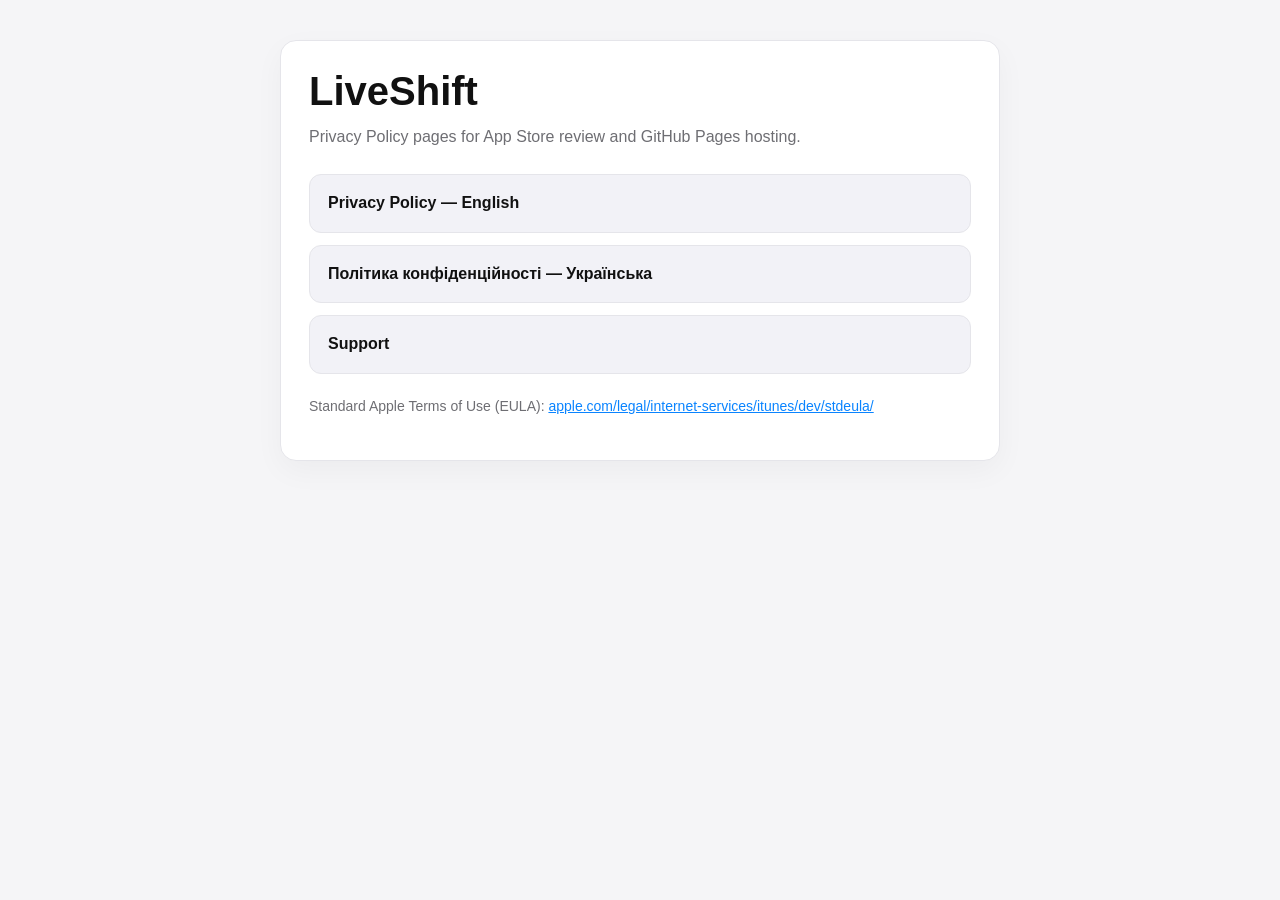
==== index.html @ 9b794d7e "Initial GitHub Pages site" ====
<!doctype html>
<html lang="en">
<head>
  <meta charset="utf-8">
  <meta name="viewport" content="width=device-width, initial-scale=1">
  <title>LiveShift Privacy Policy</title>
  <style>
    :root {
      color-scheme: light;
      --bg: #f5f5f7;
      --card: #ffffff;
      --text: #111111;
      --muted: #6e6e73;
      --border: #e5e5ea;
      --accent: #0a84ff;
    }
    * { box-sizing: border-box; }
    body {
      margin: 0;
      font-family: -apple-system, BlinkMacSystemFont, "Segoe UI", sans-serif;
      background: var(--bg);
      color: var(--text);
      line-height: 1.55;
    }
    .wrap {
      max-width: 760px;
      margin: 0 auto;
      padding: 40px 20px 64px;
    }
    .card {
      background: var(--card);
      border: 1px solid var(--border);
      border-radius: 16px;
      padding: 28px;
      box-shadow: 0 10px 30px rgba(0,0,0,0.04);
    }
    h1 { font-size: 40px; line-height: 1.1; margin: 0 0 12px; }
    p { margin: 0 0 14px; }
    .muted { color: var(--muted); }
    .links {
      display: grid;
      gap: 12px;
      margin-top: 24px;
    }
    a.button {
      display: block;
      text-decoration: none;
      color: var(--text);
      background: #f2f2f7;
      border: 1px solid var(--border);
      border-radius: 12px;
      padding: 16px 18px;
      font-weight: 600;
    }
    a.button:hover { border-color: var(--accent); }
    .footer {
      margin-top: 22px;
      font-size: 14px;
      color: var(--muted);
    }
    .inline-link { color: var(--accent); }
  </style>
</head>
<body>
  <main class="wrap">
    <section class="card">
      <h1>LiveShift</h1>
      <p class="muted">Privacy Policy pages for App Store review and GitHub Pages hosting.</p>

      <div class="links">
        <a class="button" href="./privacy-policy-en.html">Privacy Policy — English</a>
        <a class="button" href="./privacy-policy-uk.html">Політика конфіденційності — Українська</a>
        <a class="button" href="./support.html">Support</a>
      </div>

      <p class="footer">
        Standard Apple Terms of Use (EULA):
        <a class="inline-link" href="https://www.apple.com/legal/internet-services/itunes/dev/stdeula/">
          apple.com/legal/internet-services/itunes/dev/stdeula/
        </a>
      </p>
    </section>
  </main>
</body>
</html>
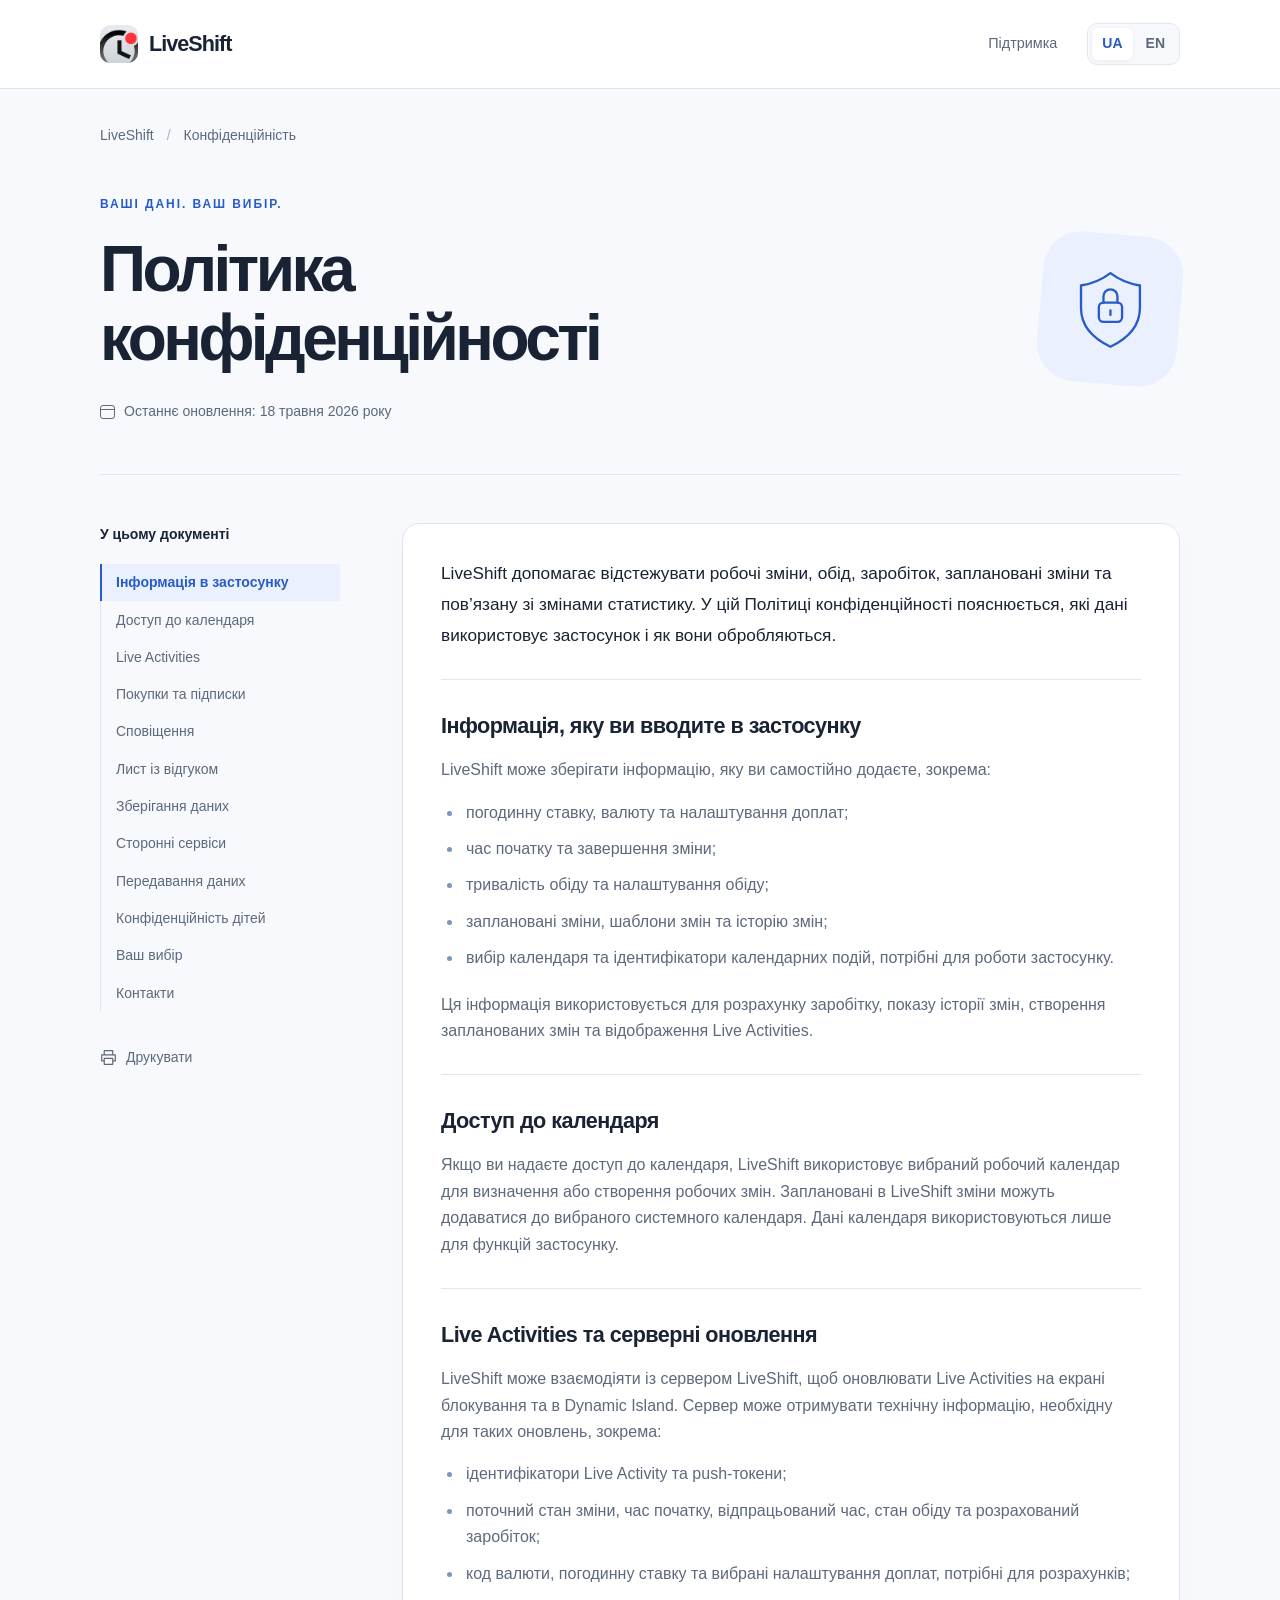
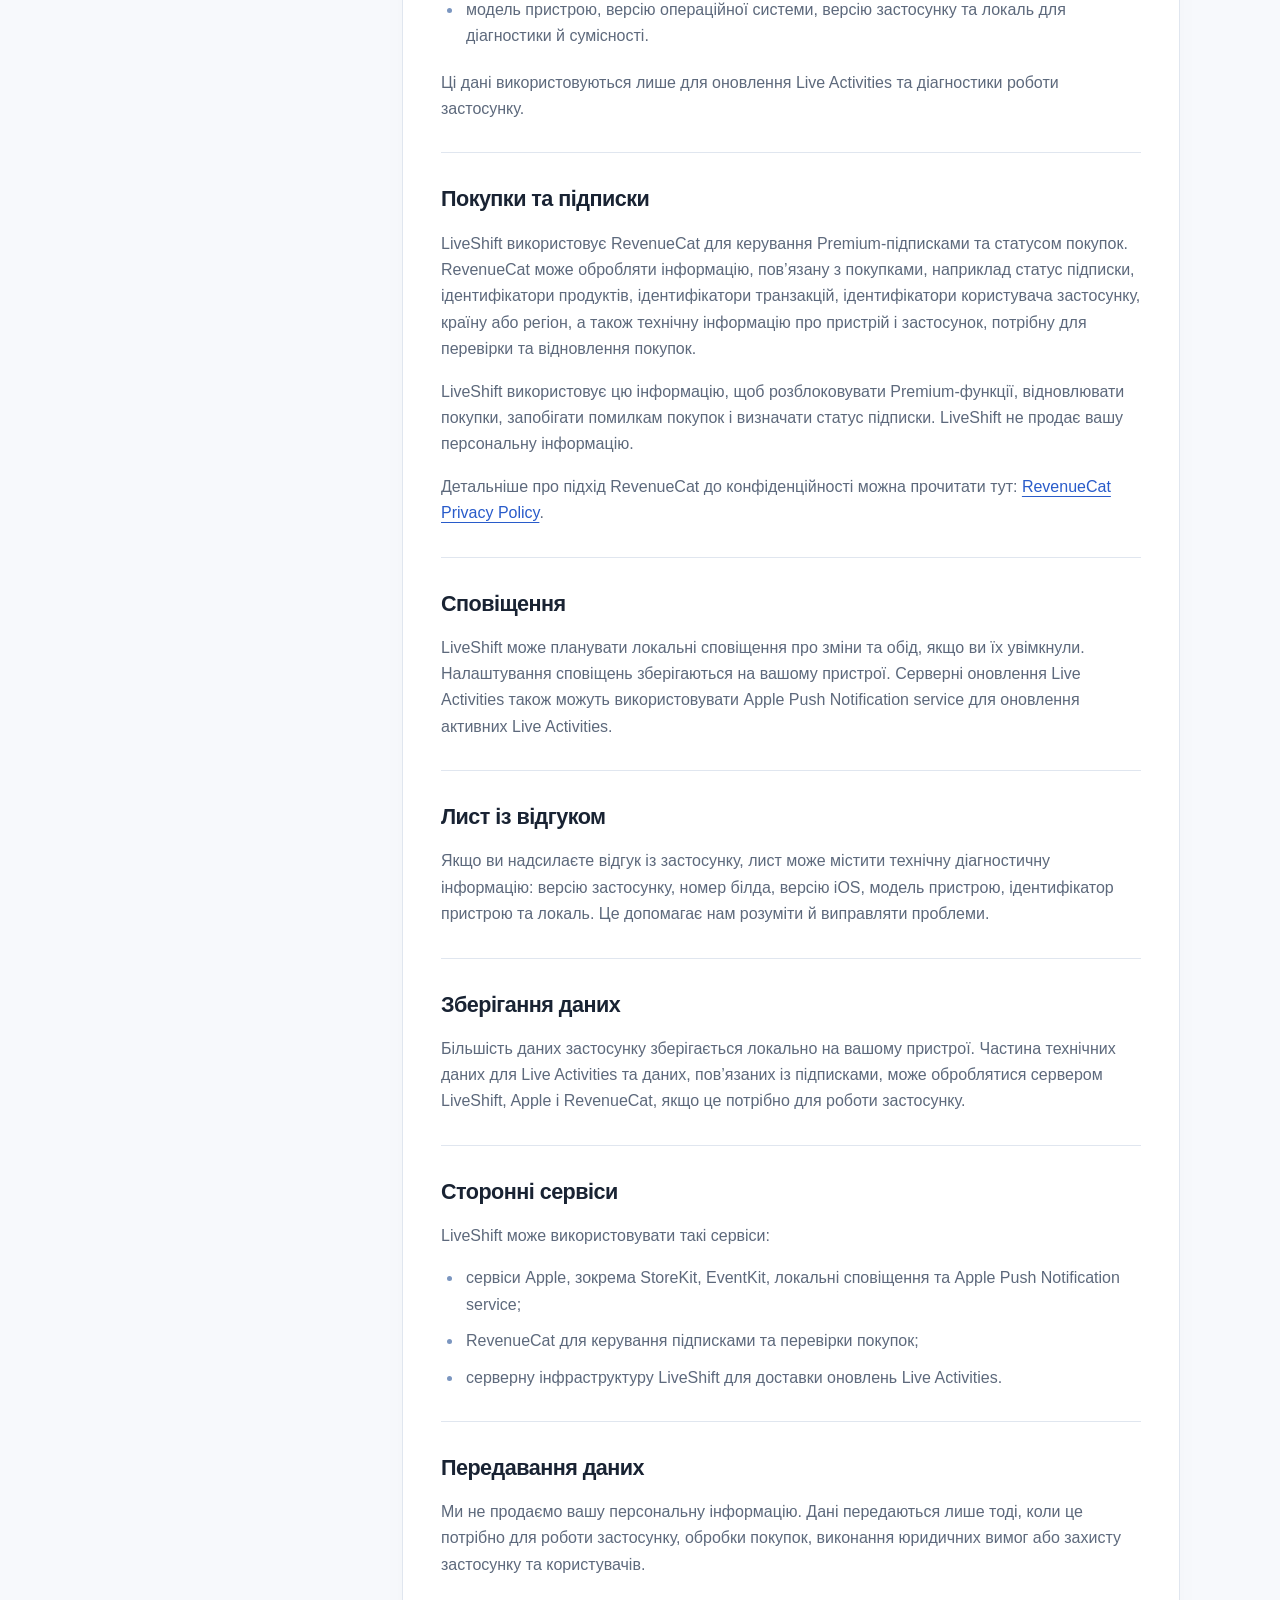
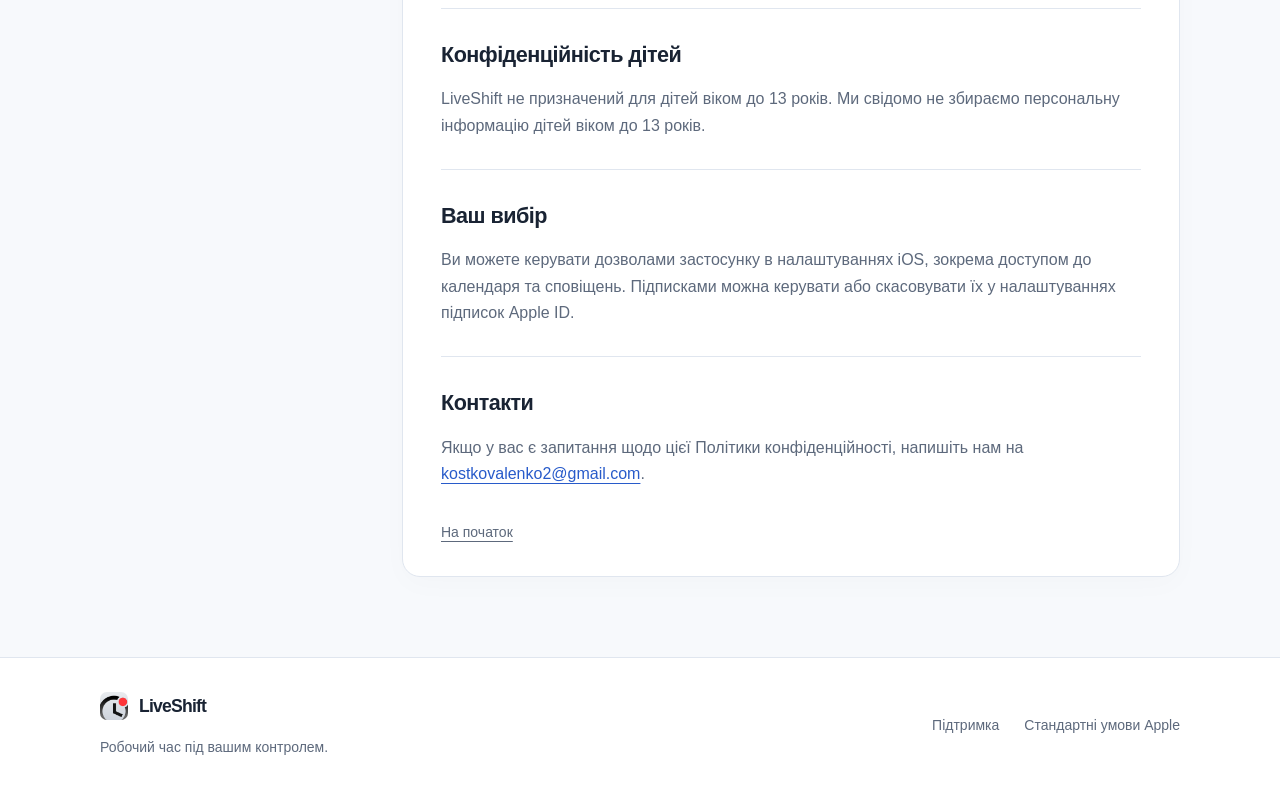
==== commit 40344aea: "Redesign LiveShift privacy policy in Ukrainian and English" ====
--- a/index.html
+++ b/index.html
@@ -1,85 +1,88 @@
 <!doctype html>
-<html lang="en">
+<html lang="uk">
 <head>
-  <meta charset="utf-8">
-  <meta name="viewport" content="width=device-width, initial-scale=1">
-  <title>LiveShift Privacy Policy</title>
-  <style>
-    :root {
-      color-scheme: light;
-      --bg: #f5f5f7;
-      --card: #ffffff;
-      --text: #111111;
-      --muted: #6e6e73;
-      --border: #e5e5ea;
-      --accent: #0a84ff;
-    }
-    * { box-sizing: border-box; }
-    body {
-      margin: 0;
-      font-family: -apple-system, BlinkMacSystemFont, "Segoe UI", sans-serif;
-      background: var(--bg);
-      color: var(--text);
-      line-height: 1.55;
-    }
-    .wrap {
-      max-width: 760px;
-      margin: 0 auto;
-      padding: 40px 20px 64px;
-    }
-    .card {
-      background: var(--card);
-      border: 1px solid var(--border);
-      border-radius: 16px;
-      padding: 28px;
-      box-shadow: 0 10px 30px rgba(0,0,0,0.04);
-    }
-    h1 { font-size: 40px; line-height: 1.1; margin: 0 0 12px; }
-    p { margin: 0 0 14px; }
-    .muted { color: var(--muted); }
-    .links {
-      display: grid;
-      gap: 12px;
-      margin-top: 24px;
-    }
-    a.button {
-      display: block;
-      text-decoration: none;
-      color: var(--text);
-      background: #f2f2f7;
-      border: 1px solid var(--border);
-      border-radius: 12px;
-      padding: 16px 18px;
-      font-weight: 600;
-    }
-    a.button:hover { border-color: var(--accent); }
-    .footer {
-      margin-top: 22px;
-      font-size: 14px;
-      color: var(--muted);
-    }
-    .inline-link { color: var(--accent); }
-  </style>
+<meta charset="utf-8"><meta name="viewport" content="width=device-width, initial-scale=1">
+<meta name="description" content="LiveShift допомагає відстежувати робочі зміни, обід, заробіток, заплановані зміни та пов’язану зі змінами статистику. У цій Політиці конфіденційності пояснюється, які дані використовує застосунок і як вони обробляються.">
+<meta name="theme-color" content="#f7f9fc">
+<title>Політика конфіденційності — LiveShift</title>
+<link rel="icon" href="app-icon.png" type="image/png"><link rel="apple-touch-icon" href="app-icon.png">
+<link rel="alternate" hreflang="uk" href="privacy-policy-uk.html"><link rel="alternate" hreflang="en" href="privacy-policy-en.html">
+<link rel="stylesheet" href="style.css"><script src="app.js" defer></script>
 </head>
-<body>
-  <main class="wrap">
-    <section class="card">
-      <h1>LiveShift</h1>
-      <p class="muted">Privacy Policy pages for App Store review and GitHub Pages hosting.</p>
+<body id="top">
+<a class="skip" href="#policy">До тексту політики</a>
+<header class="header"><div class="header-inner">
+ <a class="brand" href="index.html" aria-label="LiveShift"><img src="app-icon.png" width="38" height="38" alt=""><span>LiveShift</span></a>
+ <div class="header-right"><a class="support" href="mailto:kostkovalenko2@gmail.com">Підтримка</a><nav class="language" aria-label="Мова"><a href="privacy-policy-uk.html" lang="uk" hreflang="uk" aria-current="page" >UA</a><a href="privacy-policy-en.html" lang="en" hreflang="en" >EN</a></nav></div>
+</div></header>
+<main class="wrap">
+ <div class="breadcrumb"><span>LiveShift</span><span class="divider">/</span><span>Конфіденційність</span></div>
+ <div class="hero">
+  <div class="hero-copy"><p class="eyebrow">ВАШІ ДАНІ. ВАШ ВИБІР.</p><h1>Політика конфіденційності</h1><p class="updated"><span class="calendar-icon" aria-hidden="true"></span>Останнє оновлення: 18 травня 2026 року</p></div>
+  <div class="hero-symbol" aria-hidden="true"><svg viewBox="0 0 120 120" fill="none"><path d="M60 13c13 10 26 14 38 16v29c0 24-15 39-38 50-23-11-38-26-38-50V29c12-2 25-6 38-16Z" stroke="currentColor" stroke-width="3"/><rect x="45" y="51" width="30" height="25" rx="6" stroke="currentColor" stroke-width="3"/><path d="M51 51v-8a9 9 0 0 1 18 0v8M60 61v6" stroke="currentColor" stroke-width="3" stroke-linecap="round"/></svg></div>
+ </div>
+ <div class="document-layout">
+  <aside><div class="sidebar"><p class="toc-title">У цьому документі</p><nav class="toc" aria-label="У цьому документі"><a href="#information">Інформація в застосунку</a><a href="#calendar">Доступ до календаря</a><a href="#live-activities">Live Activities</a><a href="#purchases">Покупки та підписки</a><a href="#notifications">Сповіщення</a><a href="#feedback">Лист із відгуком</a><a href="#storage">Зберігання даних</a><a href="#services">Сторонні сервіси</a><a href="#sharing">Передавання даних</a><a href="#children">Конфіденційність дітей</a><a href="#choices">Ваш вибір</a><a href="#contact">Контакти</a></nav><button class="print" type="button"><svg viewBox="0 0 20 20" fill="none" aria-hidden="true"><path d="M5 7V2h10v5M5 14H2V7h16v7h-3M5 11h10v7H5z" stroke="currentColor" stroke-width="1.4" stroke-linejoin="round"/></svg>Друкувати</button></div></aside>
+  <article id="policy"><div class="intro"><p>LiveShift допомагає відстежувати робочі зміни, обід, заробіток, заплановані зміни та пов’язану зі змінами статистику. У цій Політиці конфіденційності пояснюється, які дані використовує застосунок і як вони обробляються.</p>
 
-      <div class="links">
-        <a class="button" href="./privacy-policy-en.html">Privacy Policy — English</a>
-        <a class="button" href="./privacy-policy-uk.html">Політика конфіденційності — Українська</a>
-        <a class="button" href="./support.html">Support</a>
-      </div>
+      </div><section id="information"><h2>Інформація, яку ви вводите в застосунку</h2>
+      <p>LiveShift може зберігати інформацію, яку ви самостійно додаєте, зокрема:</p>
+      <ul>
+        <li>погодинну ставку, валюту та налаштування доплат;</li>
+        <li>час початку та завершення зміни;</li>
+        <li>тривалість обіду та налаштування обіду;</li>
+        <li>заплановані зміни, шаблони змін та історію змін;</li>
+        <li>вибір календаря та ідентифікатори календарних подій, потрібні для роботи застосунку.</li>
+      </ul>
+      <p>Ця інформація використовується для розрахунку заробітку, показу історії змін, створення запланованих змін та відображення Live Activities.</p>
 
-      <p class="footer">
-        Standard Apple Terms of Use (EULA):
-        <a class="inline-link" href="https://www.apple.com/legal/internet-services/itunes/dev/stdeula/">
-          apple.com/legal/internet-services/itunes/dev/stdeula/
-        </a>
-      </p>
-    </section>
-  </main>
-</body>
-</html>
+      </section><section id="calendar"><h2>Доступ до календаря</h2>
+      <p>Якщо ви надаєте доступ до календаря, LiveShift використовує вибраний робочий календар для визначення або створення робочих змін. Заплановані в LiveShift зміни можуть додаватися до вибраного системного календаря. Дані календаря використовуються лише для функцій застосунку.</p>
+
+      </section><section id="live-activities"><h2>Live Activities та серверні оновлення</h2>
+      <p>LiveShift може взаємодіяти із сервером LiveShift, щоб оновлювати Live Activities на екрані блокування та в Dynamic Island. Сервер може отримувати технічну інформацію, необхідну для таких оновлень, зокрема:</p>
+      <ul>
+        <li>ідентифікатори Live Activity та push-токени;</li>
+        <li>поточний стан зміни, час початку, відпрацьований час, стан обіду та розрахований заробіток;</li>
+        <li>код валюти, погодинну ставку та вибрані налаштування доплат, потрібні для розрахунків;</li>
+        <li>модель пристрою, версію операційної системи, версію застосунку та локаль для діагностики й сумісності.</li>
+      </ul>
+      <p>Ці дані використовуються лише для оновлення Live Activities та діагностики роботи застосунку.</p>
+
+      </section><section id="purchases"><h2>Покупки та підписки</h2>
+      <p>LiveShift використовує RevenueCat для керування Premium-підписками та статусом покупок. RevenueCat може обробляти інформацію, пов’язану з покупками, наприклад статус підписки, ідентифікатори продуктів, ідентифікатори транзакцій, ідентифікатори користувача застосунку, країну або регіон, а також технічну інформацію про пристрій і застосунок, потрібну для перевірки та відновлення покупок.</p>
+      <p>LiveShift використовує цю інформацію, щоб розблоковувати Premium-функції, відновлювати покупки, запобігати помилкам покупок і визначати статус підписки. LiveShift не продає вашу персональну інформацію.</p>
+      <p>Детальніше про підхід RevenueCat до конфіденційності можна прочитати тут: <a href="https://www.revenuecat.com/privacy/">RevenueCat Privacy Policy</a>.</p>
+
+      </section><section id="notifications"><h2>Сповіщення</h2>
+      <p>LiveShift може планувати локальні сповіщення про зміни та обід, якщо ви їх увімкнули. Налаштування сповіщень зберігаються на вашому пристрої. Серверні оновлення Live Activities також можуть використовувати Apple Push Notification service для оновлення активних Live Activities.</p>
+
+      </section><section id="feedback"><h2>Лист із відгуком</h2>
+      <p>Якщо ви надсилаєте відгук із застосунку, лист може містити технічну діагностичну інформацію: версію застосунку, номер білда, версію iOS, модель пристрою, ідентифікатор пристрою та локаль. Це допомагає нам розуміти й виправляти проблеми.</p>
+
+      </section><section id="storage"><h2>Зберігання даних</h2>
+      <p>Більшість даних застосунку зберігається локально на вашому пристрої. Частина технічних даних для Live Activities та даних, пов’язаних із підписками, може оброблятися сервером LiveShift, Apple і RevenueCat, якщо це потрібно для роботи застосунку.</p>
+
+      </section><section id="services"><h2>Сторонні сервіси</h2>
+      <p>LiveShift може використовувати такі сервіси:</p>
+      <ul>
+        <li>сервіси Apple, зокрема StoreKit, EventKit, локальні сповіщення та Apple Push Notification service;</li>
+        <li>RevenueCat для керування підписками та перевірки покупок;</li>
+        <li>серверну інфраструктуру LiveShift для доставки оновлень Live Activities.</li>
+      </ul>
+
+      </section><section id="sharing"><h2>Передавання даних</h2>
+      <p>Ми не продаємо вашу персональну інформацію. Дані передаються лише тоді, коли це потрібно для роботи застосунку, обробки покупок, виконання юридичних вимог або захисту застосунку та користувачів.</p>
+
+      </section><section id="children"><h2>Конфіденційність дітей</h2>
+      <p>LiveShift не призначений для дітей віком до 13 років. Ми свідомо не збираємо персональну інформацію дітей віком до 13 років.</p>
+
+      </section><section id="choices"><h2>Ваш вибір</h2>
+      <p>Ви можете керувати дозволами застосунку в налаштуваннях iOS, зокрема доступом до календаря та сповіщень. Підписками можна керувати або скасовувати їх у налаштуваннях підписок Apple ID.</p>
+
+      </section><section id="contact"><h2>Контакти</h2>
+      <p>Якщо у вас є запитання щодо цієї Політики конфіденційності, напишіть нам на <a href="mailto:kostkovalenko2@gmail.com">kostkovalenko2@gmail.com</a>.</p></section><a class="back-top" href="#top">На початок</a></article>
+ </div>
+</main>
+<footer><div class="footer-inner"><div><a class="brand footer-brand" href="index.html"><img src="app-icon.png" width="28" height="28" alt=""><span>LiveShift</span></a><p>Робочий час під вашим контролем.</p></div><div class="footer-links"><a href="mailto:kostkovalenko2@gmail.com">Підтримка</a><a href="https://www.apple.com/legal/internet-services/itunes/dev/stdeula/">Стандартні умови Apple</a></div></div></footer>
+</body></html>
--- a/style.css
+++ b/style.css
@@ -0,0 +1,8 @@
+:root{color-scheme:light;--bg:#f7f9fc;--paper:#fff;--ink:#192333;--muted:#5d697c;--line:#e0e6ef;--blue:#285bca;--pale:#eaf0fd;--active:#dce7ff;--shadow:0 8px 28px #16244305}
+*{box-sizing:border-box}html{scroll-behavior:smooth;scroll-padding-top:110px}body{margin:0;background:var(--bg);color:var(--ink);font-family:-apple-system,BlinkMacSystemFont,"Segoe UI",sans-serif;font-size:1rem;line-height:1.65;-webkit-font-smoothing:antialiased}a{color:var(--blue);text-underline-offset:4px}button,a{-webkit-tap-highlight-color:transparent}a:focus-visible,button:focus-visible{outline:3px solid var(--blue);outline-offset:5px;border-radius:4px}.skip{position:fixed;top:-70px;left:20px;padding:10px 20px;background:var(--paper);z-index:100}.skip:focus{top:10px}.header{position:sticky;top:0;background:var(--paper);border-bottom:1px solid var(--line);z-index:10}.header-inner,.wrap,.footer-inner{max-width:1160px;padding-inline:40px;margin:auto}.header-inner{height:88px;display:flex;align-items:center;justify-content:space-between}.brand{display:inline-flex;align-items:center;gap:11px;text-decoration:none;color:var(--ink);font-size:1.35rem;font-weight:700;letter-spacing:-.045em}.brand img{border-radius:10px}.header-right{display:flex;align-items:center;gap:30px}.support{font-size:.9rem;color:var(--muted);text-decoration:none}.support:hover{color:var(--blue)}.language{display:flex;gap:3px;border:1px solid var(--line);padding:4px;border-radius:10px;background:var(--bg)}.language a{font-size:.875rem;padding:4px 10px;text-decoration:none;color:var(--muted);border-radius:6px;font-weight:600}.language a[aria-current]{background:var(--paper);color:var(--blue);box-shadow:0 1px 4px #18243b12}.breadcrumb{display:flex;align-items:center;gap:13px;font-size:.875rem;color:var(--muted);padding-top:35px}.breadcrumb .divider{color:#a8b3c2}.hero{display:flex;justify-content:space-between;align-items:center;padding:48px 0 51px;border-bottom:1px solid var(--line);gap:35px}.hero-copy{max-width:790px}.eyebrow{font-size:.75rem;font-weight:700;letter-spacing:.16em;color:var(--blue);margin:0 0 20px}h1{font-size:clamp(2.6rem,5vw,4rem);font-weight:650;letter-spacing:-.055em;line-height:1.08;margin:0 0 27px;max-width:760px}.updated{display:flex;align-items:center;gap:9px;color:var(--muted);font-size:.875rem;margin:0}.calendar-icon{width:15px;height:14px;border:1.3px solid currentColor;border-radius:3px;position:relative}.calendar-icon:before{content:"";position:absolute;left:0;right:0;top:3px;border-top:1.3px solid currentColor}.hero-symbol{flex:0 0 140px;height:150px;display:grid;place-items:center;background:var(--pale);border-radius:38px;color:var(--blue);transform:rotate(5deg)}.hero-symbol svg{width:93px;height:93px;transform:rotate(-5deg)}.document-layout{display:grid;grid-template-columns:240px minmax(0,1fr);gap:62px;padding:48px 0 80px}.sidebar{position:sticky;top:122px}.toc-title{margin:0 0 18px;color:var(--ink);font-size:.875rem;font-weight:650}.toc{display:flex;flex-direction:column;border-left:1px solid var(--line);gap:1px}.toc a{display:block;padding:8px 14px;color:var(--muted);font-size:.875rem;line-height:1.45;text-decoration:none;border-left:2px solid transparent;margin-left:-1px;transition:background .15s,color .15s}.toc a:hover{background:var(--pale);color:var(--blue)}.toc a[aria-current]{color:var(--blue);border-left-color:var(--blue);background:var(--pale);font-weight:550}.print{display:inline-flex;align-items:center;gap:9px;margin:26px 0 0;padding:9px 0;background:none;border:0;color:var(--muted);font:inherit;font-size:.875rem;cursor:pointer}.print:hover{color:var(--blue)}.print svg{width:17px;height:17px}article{min-width:0;background:var(--paper);padding:34px 38px 30px;border:1px solid var(--line);border-radius:18px;box-shadow:var(--shadow)}.intro{font-size:1.075rem;line-height:1.8;color:var(--ink);padding-bottom:28px;border-bottom:1px solid var(--line)}p{margin:0 0 16px}p:last-child{margin-bottom:0}section{padding-top:31px;scroll-margin-top:20px}section+section{margin-top:30px;border-top:1px solid var(--line)}h2{font-size:1.35rem;line-height:1.35;letter-spacing:-.025em;font-weight:650;margin:0 0 17px}article section p,article li{color:var(--muted)}ul{padding-left:22px;margin:16px 0 20px}li{padding-left:3px;margin:10px 0}li::marker{color:#7b96c0}article a{overflow-wrap:anywhere}.back-top{display:inline-block;font-size:.875rem;margin-top:34px;color:var(--muted)}footer{border-top:1px solid var(--line);background:var(--paper)}.footer-inner{display:flex;justify-content:space-between;gap:25px;padding-block:34px}.footer-brand{font-size:1.1rem}.footer-brand img{border-radius:7px}.footer-inner p{color:var(--muted);font-size:.875rem;margin:7px 0 0}.footer-links{display:flex;gap:25px;align-items:center;font-size:.875rem}.footer-links a{text-decoration:none;color:var(--muted)}.footer-links a:hover{color:var(--blue)}
+@media(min-width:1000px){html[lang=uk] h1{max-width:700px}html[lang=uk] .hero-copy{max-width:760px}}
+@media(max-width:1000px){.document-layout{grid-template-columns:205px minmax(0,1fr);gap:30px}.header-inner,.wrap,.footer-inner{padding-inline:28px}article{padding:28px}.hero-symbol{flex-basis:110px;height:120px;border-radius:29px}.hero-symbol svg{width:75px;height:75px}}
+@media(max-width:760px){.header-inner{height:72px}.header-inner,.wrap,.footer-inner{padding-inline:20px}.header-right{gap:15px}.brand{font-size:1.2rem}.brand img{width:33px;height:33px}.support{display:none}.breadcrumb{padding-top:24px;font-size:.8rem}.hero{padding:35px 0 32px;gap:15px}.hero-copy{width:100%}h1{font-size:clamp(2.3rem,8.7vw,3.5rem);margin-bottom:22px;overflow-wrap:normal}.hero-symbol{display:none}.eyebrow{font-size:.7rem;margin-bottom:16px}.updated{font-size:.8rem}.document-layout{display:block;padding:25px 0 45px}.sidebar{position:static;padding:17px 0 24px}.toc-title{margin-bottom:12px}.toc{display:grid;grid-template-columns:1fr 1fr;border:0;gap:4px 8px}.toc a{border:1px solid var(--line);background:var(--paper);border-radius:7px;margin:0;padding:9px 10px;font-size:.8rem}.toc a[aria-current]{border-color:var(--blue)}.print{margin:14px 0 0}.intro{font-size:1rem}article{padding:25px 21px;border-radius:14px}h2{font-size:1.24rem}section{padding-top:26px}section+section{margin-top:25px}.footer-inner{flex-direction:column;padding-block:28px}.footer-links{gap:20px;flex-wrap:wrap}}
+@media(prefers-color-scheme:dark){:root{color-scheme:dark;--bg:#101620;--paper:#171f2c;--ink:#edf2fc;--muted:#b2bed1;--line:#303b4d;--blue:#91b4ff;--pale:#202e49;--active:#2c4168}li::marker{color:#8ba5ce}}
+@media(prefers-reduced-motion:reduce){html{scroll-behavior:auto}*{transition:none!important}}
+@media print{body{background:white;color:#111}.header,.breadcrumb,.hero-symbol,aside,.back-top,footer,.skip{display:none}.wrap{max-width:100%;padding:0}.hero{padding:0 0 22px}.document-layout{display:block;padding-top:20px}article{border:0;padding:0;box-shadow:none}.intro,article section p,article li,.updated{color:#333}h1{font-size:30pt}h2{break-after:avoid}section{break-inside:auto}a{color:#111}section+section{margin-top:20px}.eyebrow{color:#333}html{scroll-padding-top:0}}
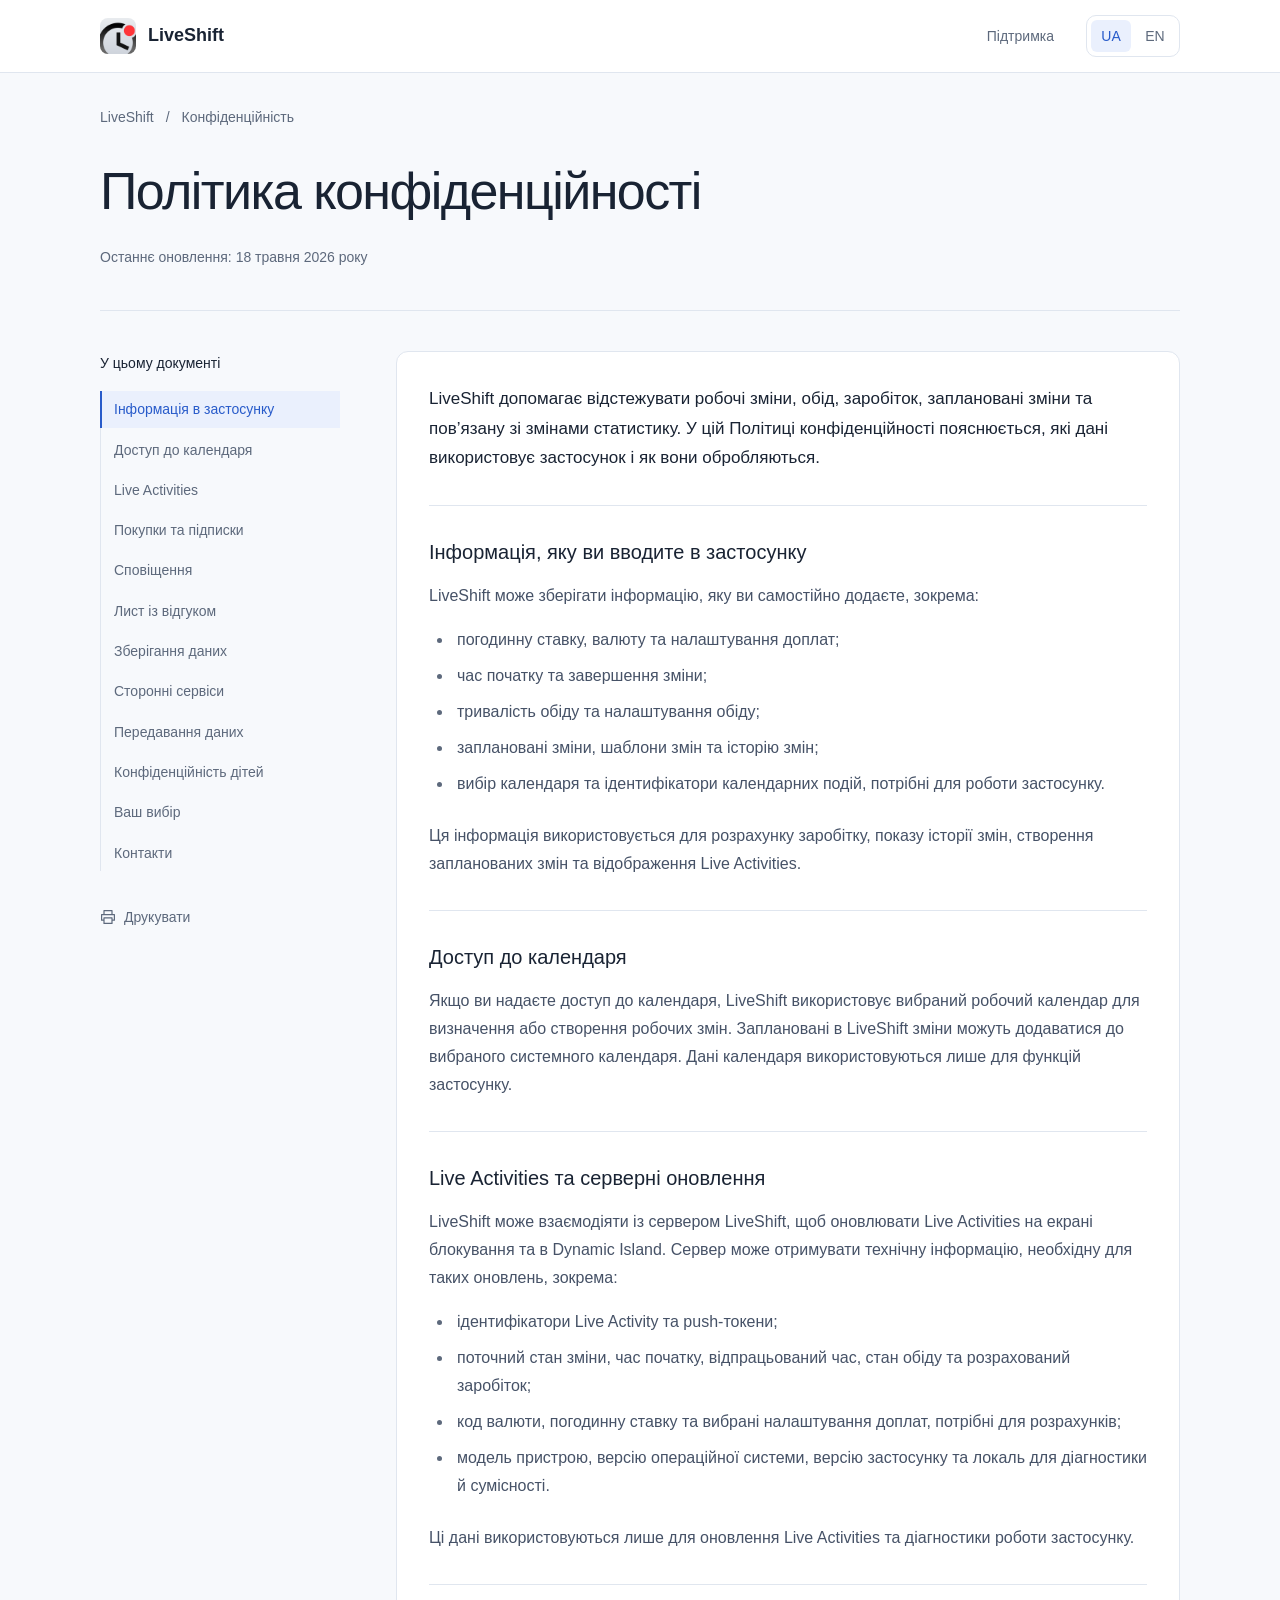
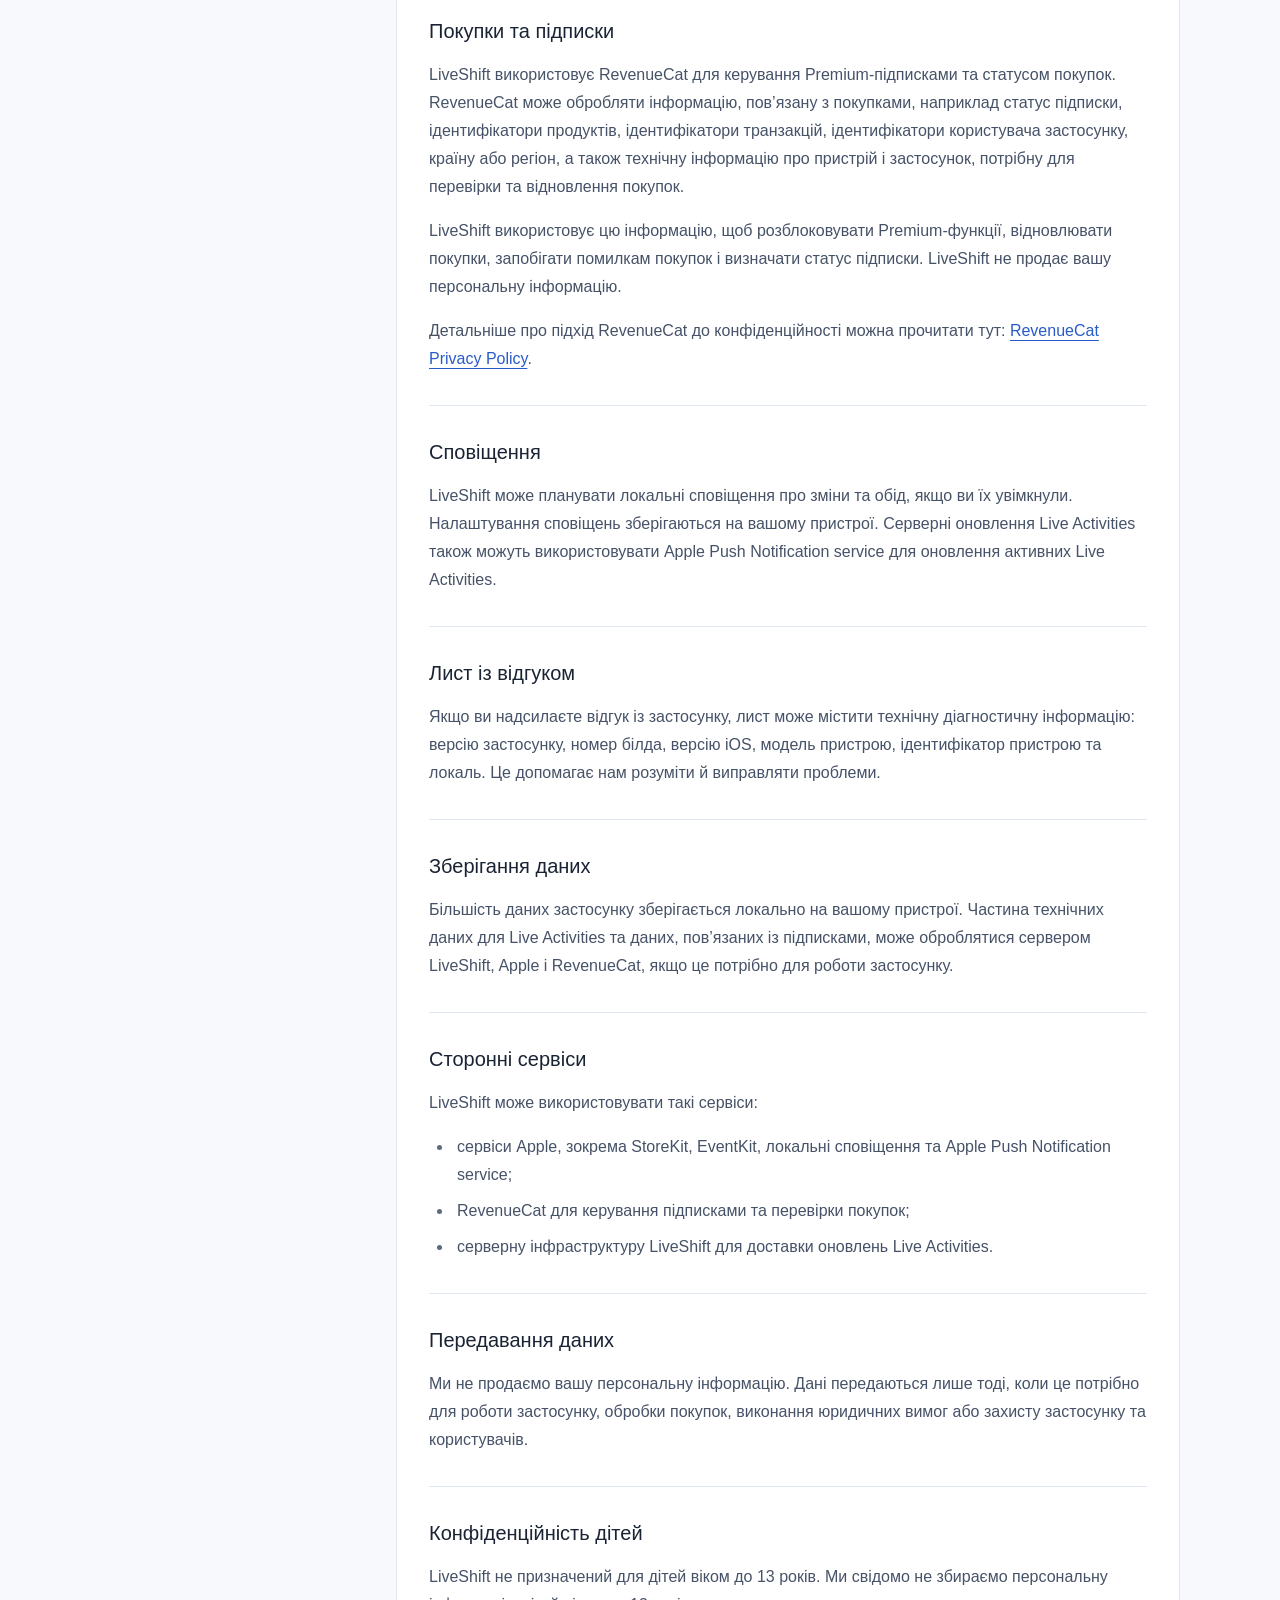
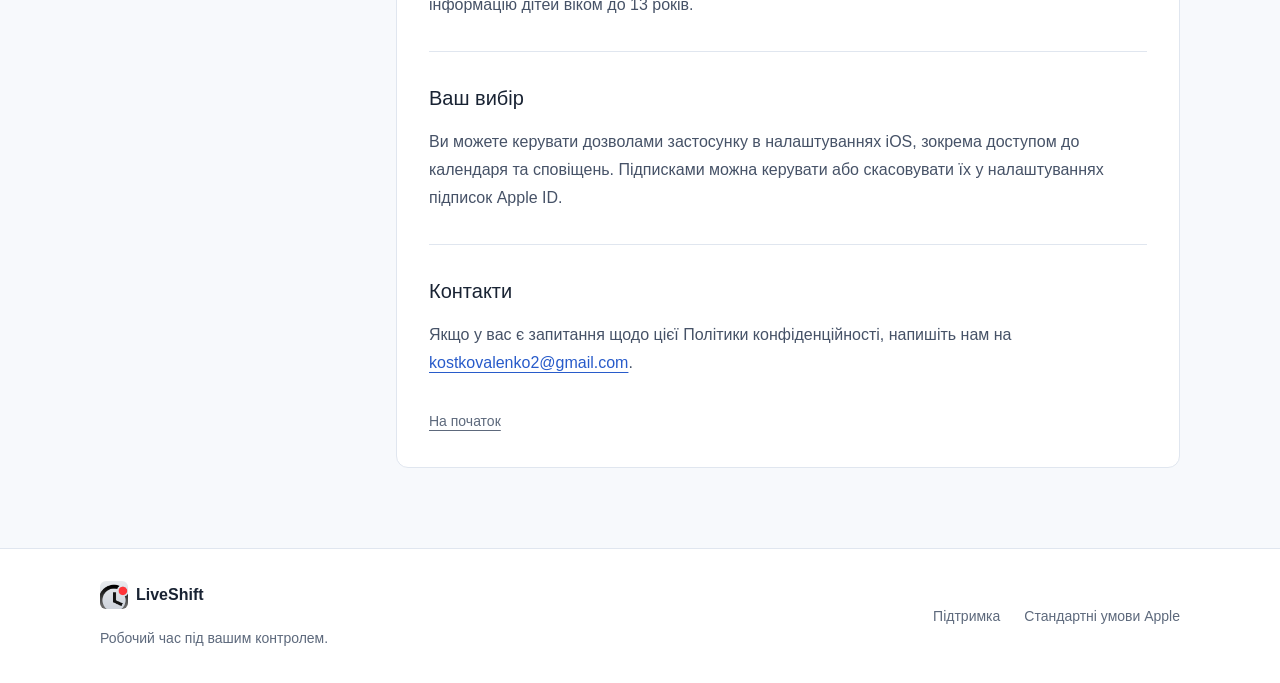
==== commit 7a69ca3b: "Polish privacy policy design with Unslop: calmer typography and consistent spacing" ====
--- a/index.html
+++ b/index.html
@@ -12,17 +12,16 @@
 <body id="top">
 <a class="skip" href="#policy">До тексту політики</a>
 <header class="header"><div class="header-inner">
- <a class="brand" href="index.html" aria-label="LiveShift"><img src="app-icon.png" width="38" height="38" alt=""><span>LiveShift</span></a>
+ <a class="brand" href="index.html" aria-label="LiveShift"><img src="app-icon.png" width="36" height="36" alt=""><span>LiveShift</span></a>
  <div class="header-right"><a class="support" href="mailto:kostkovalenko2@gmail.com">Підтримка</a><nav class="language" aria-label="Мова"><a href="privacy-policy-uk.html" lang="uk" hreflang="uk" aria-current="page" >UA</a><a href="privacy-policy-en.html" lang="en" hreflang="en" >EN</a></nav></div>
 </div></header>
 <main class="wrap">
  <div class="breadcrumb"><span>LiveShift</span><span class="divider">/</span><span>Конфіденційність</span></div>
  <div class="hero">
-  <div class="hero-copy"><p class="eyebrow">ВАШІ ДАНІ. ВАШ ВИБІР.</p><h1>Політика конфіденційності</h1><p class="updated"><span class="calendar-icon" aria-hidden="true"></span>Останнє оновлення: 18 травня 2026 року</p></div>
-  <div class="hero-symbol" aria-hidden="true"><svg viewBox="0 0 120 120" fill="none"><path d="M60 13c13 10 26 14 38 16v29c0 24-15 39-38 50-23-11-38-26-38-50V29c12-2 25-6 38-16Z" stroke="currentColor" stroke-width="3"/><rect x="45" y="51" width="30" height="25" rx="6" stroke="currentColor" stroke-width="3"/><path d="M51 51v-8a9 9 0 0 1 18 0v8M60 61v6" stroke="currentColor" stroke-width="3" stroke-linecap="round"/></svg></div>
+  <div class="hero-copy"><h1>Політика конфіденційності</h1><p class="updated">Останнє оновлення: 18 травня 2026 року</p></div>
  </div>
  <div class="document-layout">
-  <aside><div class="sidebar"><p class="toc-title">У цьому документі</p><nav class="toc" aria-label="У цьому документі"><a href="#information">Інформація в застосунку</a><a href="#calendar">Доступ до календаря</a><a href="#live-activities">Live Activities</a><a href="#purchases">Покупки та підписки</a><a href="#notifications">Сповіщення</a><a href="#feedback">Лист із відгуком</a><a href="#storage">Зберігання даних</a><a href="#services">Сторонні сервіси</a><a href="#sharing">Передавання даних</a><a href="#children">Конфіденційність дітей</a><a href="#choices">Ваш вибір</a><a href="#contact">Контакти</a></nav><button class="print" type="button"><svg viewBox="0 0 20 20" fill="none" aria-hidden="true"><path d="M5 7V2h10v5M5 14H2V7h16v7h-3M5 11h10v7H5z" stroke="currentColor" stroke-width="1.4" stroke-linejoin="round"/></svg>Друкувати</button></div></aside>
+  <aside><div class="sidebar"><p class="toc-title">У цьому документі</p><nav class="toc" aria-label="У цьому документі"><a href="#information">Інформація в застосунку</a><a href="#calendar">Доступ до календаря</a><a href="#live-activities">Live Activities</a><a href="#purchases">Покупки та підписки</a><a href="#notifications">Сповіщення</a><a href="#feedback">Лист із відгуком</a><a href="#storage">Зберігання даних</a><a href="#services">Сторонні сервіси</a><a href="#sharing">Передавання даних</a><a href="#children">Конфіденційність дітей</a><a href="#choices">Ваш вибір</a><a href="#contact">Контакти</a></nav><button class="print" type="button"><svg viewBox="0 0 20 20" fill="none" aria-hidden="true"><path d="M5 7V2h10v5M5 14H2V7h16v7h-3M5 11h10v7H5z" stroke="currentColor" stroke-width="1.5" stroke-linejoin="round"/></svg>Друкувати</button></div></aside>
   <article id="policy"><div class="intro"><p>LiveShift допомагає відстежувати робочі зміни, обід, заробіток, заплановані зміни та пов’язану зі змінами статистику. У цій Політиці конфіденційності пояснюється, які дані використовує застосунок і як вони обробляються.</p>
 
       </div><section id="information"><h2>Інформація, яку ви вводите в застосунку</h2>
--- a/style.css
+++ b/style.css
@@ -1,8 +1,121 @@
-:root{color-scheme:light;--bg:#f7f9fc;--paper:#fff;--ink:#192333;--muted:#5d697c;--line:#e0e6ef;--blue:#285bca;--pale:#eaf0fd;--active:#dce7ff;--shadow:0 8px 28px #16244305}
-*{box-sizing:border-box}html{scroll-behavior:smooth;scroll-padding-top:110px}body{margin:0;background:var(--bg);color:var(--ink);font-family:-apple-system,BlinkMacSystemFont,"Segoe UI",sans-serif;font-size:1rem;line-height:1.65;-webkit-font-smoothing:antialiased}a{color:var(--blue);text-underline-offset:4px}button,a{-webkit-tap-highlight-color:transparent}a:focus-visible,button:focus-visible{outline:3px solid var(--blue);outline-offset:5px;border-radius:4px}.skip{position:fixed;top:-70px;left:20px;padding:10px 20px;background:var(--paper);z-index:100}.skip:focus{top:10px}.header{position:sticky;top:0;background:var(--paper);border-bottom:1px solid var(--line);z-index:10}.header-inner,.wrap,.footer-inner{max-width:1160px;padding-inline:40px;margin:auto}.header-inner{height:88px;display:flex;align-items:center;justify-content:space-between}.brand{display:inline-flex;align-items:center;gap:11px;text-decoration:none;color:var(--ink);font-size:1.35rem;font-weight:700;letter-spacing:-.045em}.brand img{border-radius:10px}.header-right{display:flex;align-items:center;gap:30px}.support{font-size:.9rem;color:var(--muted);text-decoration:none}.support:hover{color:var(--blue)}.language{display:flex;gap:3px;border:1px solid var(--line);padding:4px;border-radius:10px;background:var(--bg)}.language a{font-size:.875rem;padding:4px 10px;text-decoration:none;color:var(--muted);border-radius:6px;font-weight:600}.language a[aria-current]{background:var(--paper);color:var(--blue);box-shadow:0 1px 4px #18243b12}.breadcrumb{display:flex;align-items:center;gap:13px;font-size:.875rem;color:var(--muted);padding-top:35px}.breadcrumb .divider{color:#a8b3c2}.hero{display:flex;justify-content:space-between;align-items:center;padding:48px 0 51px;border-bottom:1px solid var(--line);gap:35px}.hero-copy{max-width:790px}.eyebrow{font-size:.75rem;font-weight:700;letter-spacing:.16em;color:var(--blue);margin:0 0 20px}h1{font-size:clamp(2.6rem,5vw,4rem);font-weight:650;letter-spacing:-.055em;line-height:1.08;margin:0 0 27px;max-width:760px}.updated{display:flex;align-items:center;gap:9px;color:var(--muted);font-size:.875rem;margin:0}.calendar-icon{width:15px;height:14px;border:1.3px solid currentColor;border-radius:3px;position:relative}.calendar-icon:before{content:"";position:absolute;left:0;right:0;top:3px;border-top:1.3px solid currentColor}.hero-symbol{flex:0 0 140px;height:150px;display:grid;place-items:center;background:var(--pale);border-radius:38px;color:var(--blue);transform:rotate(5deg)}.hero-symbol svg{width:93px;height:93px;transform:rotate(-5deg)}.document-layout{display:grid;grid-template-columns:240px minmax(0,1fr);gap:62px;padding:48px 0 80px}.sidebar{position:sticky;top:122px}.toc-title{margin:0 0 18px;color:var(--ink);font-size:.875rem;font-weight:650}.toc{display:flex;flex-direction:column;border-left:1px solid var(--line);gap:1px}.toc a{display:block;padding:8px 14px;color:var(--muted);font-size:.875rem;line-height:1.45;text-decoration:none;border-left:2px solid transparent;margin-left:-1px;transition:background .15s,color .15s}.toc a:hover{background:var(--pale);color:var(--blue)}.toc a[aria-current]{color:var(--blue);border-left-color:var(--blue);background:var(--pale);font-weight:550}.print{display:inline-flex;align-items:center;gap:9px;margin:26px 0 0;padding:9px 0;background:none;border:0;color:var(--muted);font:inherit;font-size:.875rem;cursor:pointer}.print:hover{color:var(--blue)}.print svg{width:17px;height:17px}article{min-width:0;background:var(--paper);padding:34px 38px 30px;border:1px solid var(--line);border-radius:18px;box-shadow:var(--shadow)}.intro{font-size:1.075rem;line-height:1.8;color:var(--ink);padding-bottom:28px;border-bottom:1px solid var(--line)}p{margin:0 0 16px}p:last-child{margin-bottom:0}section{padding-top:31px;scroll-margin-top:20px}section+section{margin-top:30px;border-top:1px solid var(--line)}h2{font-size:1.35rem;line-height:1.35;letter-spacing:-.025em;font-weight:650;margin:0 0 17px}article section p,article li{color:var(--muted)}ul{padding-left:22px;margin:16px 0 20px}li{padding-left:3px;margin:10px 0}li::marker{color:#7b96c0}article a{overflow-wrap:anywhere}.back-top{display:inline-block;font-size:.875rem;margin-top:34px;color:var(--muted)}footer{border-top:1px solid var(--line);background:var(--paper)}.footer-inner{display:flex;justify-content:space-between;gap:25px;padding-block:34px}.footer-brand{font-size:1.1rem}.footer-brand img{border-radius:7px}.footer-inner p{color:var(--muted);font-size:.875rem;margin:7px 0 0}.footer-links{display:flex;gap:25px;align-items:center;font-size:.875rem}.footer-links a{text-decoration:none;color:var(--muted)}.footer-links a:hover{color:var(--blue)}
-@media(min-width:1000px){html[lang=uk] h1{max-width:700px}html[lang=uk] .hero-copy{max-width:760px}}
-@media(max-width:1000px){.document-layout{grid-template-columns:205px minmax(0,1fr);gap:30px}.header-inner,.wrap,.footer-inner{padding-inline:28px}article{padding:28px}.hero-symbol{flex-basis:110px;height:120px;border-radius:29px}.hero-symbol svg{width:75px;height:75px}}
-@media(max-width:760px){.header-inner{height:72px}.header-inner,.wrap,.footer-inner{padding-inline:20px}.header-right{gap:15px}.brand{font-size:1.2rem}.brand img{width:33px;height:33px}.support{display:none}.breadcrumb{padding-top:24px;font-size:.8rem}.hero{padding:35px 0 32px;gap:15px}.hero-copy{width:100%}h1{font-size:clamp(2.3rem,8.7vw,3.5rem);margin-bottom:22px;overflow-wrap:normal}.hero-symbol{display:none}.eyebrow{font-size:.7rem;margin-bottom:16px}.updated{font-size:.8rem}.document-layout{display:block;padding:25px 0 45px}.sidebar{position:static;padding:17px 0 24px}.toc-title{margin-bottom:12px}.toc{display:grid;grid-template-columns:1fr 1fr;border:0;gap:4px 8px}.toc a{border:1px solid var(--line);background:var(--paper);border-radius:7px;margin:0;padding:9px 10px;font-size:.8rem}.toc a[aria-current]{border-color:var(--blue)}.print{margin:14px 0 0}.intro{font-size:1rem}article{padding:25px 21px;border-radius:14px}h2{font-size:1.24rem}section{padding-top:26px}section+section{margin-top:25px}.footer-inner{flex-direction:column;padding-block:28px}.footer-links{gap:20px;flex-wrap:wrap}}
-@media(prefers-color-scheme:dark){:root{color-scheme:dark;--bg:#101620;--paper:#171f2c;--ink:#edf2fc;--muted:#b2bed1;--line:#303b4d;--blue:#91b4ff;--pale:#202e49;--active:#2c4168}li::marker{color:#8ba5ce}}
-@media(prefers-reduced-motion:reduce){html{scroll-behavior:auto}*{transition:none!important}}
-@media print{body{background:white;color:#111}.header,.breadcrumb,.hero-symbol,aside,.back-top,footer,.skip{display:none}.wrap{max-width:100%;padding:0}.hero{padding:0 0 22px}.document-layout{display:block;padding-top:20px}article{border:0;padding:0;box-shadow:none}.intro,article section p,article li,.updated{color:#333}h1{font-size:30pt}h2{break-after:avoid}section{break-inside:auto}a{color:#111}section+section{margin-top:20px}.eyebrow{color:#333}html{scroll-padding-top:0}}
+/* Guided by Unslop by Damir Sokolovsky (@heydamir).
+   https://heydamir.design/unslop — CC BY 4.0. */
+:root {
+  color-scheme: light;
+  --bg: #f7f9fc;
+  --paper: #fff;
+  --ink: #192333;
+  --secondary: #465267;
+  --muted: #5d697c;
+  --line: #e0e6ef;
+  --blue: #285bca;
+  --pale: #eaf0fd;
+  --ease: cubic-bezier(.22, 1, .36, 1);
+}
+* { box-sizing: border-box; }
+html { scroll-behavior: smooth; scroll-padding-top: 104px; }
+body { margin: 0; background: var(--bg); color: var(--ink); font: 400 1rem/1.75 -apple-system, BlinkMacSystemFont, "Segoe UI", sans-serif; -webkit-font-smoothing: antialiased; }
+a { color: var(--blue); text-underline-offset: 4px; }
+a, button { -webkit-tap-highlight-color: transparent; }
+a:focus-visible, button:focus-visible { outline: 2px solid var(--blue); outline-offset: 4px; border-radius: 4px; }
+.skip { position: fixed; top: -80px; left: 24px; padding: 8px 16px; background: var(--paper); z-index: 100; }
+.skip:focus { top: 12px; }
+.header { position: sticky; top: 0; z-index: 10; background: var(--paper); border-bottom: 1px solid var(--line); }
+.header-inner, .wrap, .footer-inner { max-width: 1160px; margin-inline: auto; padding-inline: 40px; }
+.header-inner { height: 72px; display: flex; align-items: center; justify-content: space-between; }
+.brand { display: inline-flex; align-items: center; gap: 12px; color: var(--ink); font-size: 1.125rem; font-weight: 600; text-decoration: none; }
+.brand img { border-radius: 8px; }
+.header-right { display: flex; align-items: center; gap: 32px; }
+.support { font-size: .875rem; color: var(--muted); text-decoration: none; }
+.support:hover { color: var(--blue); }
+.language { display: flex; padding: 4px; gap: 4px; border: 1px solid var(--line); border-radius: 10px; }
+.language a { display: grid; place-items: center; min-width: 40px; min-height: 32px; padding-inline: 8px; border-radius: 6px; font-size: .875rem; font-weight: 500; color: var(--muted); text-decoration: none; }
+.language a[aria-current] { color: var(--blue); background: var(--pale); }
+.breadcrumb { display: flex; align-items: center; gap: 12px; padding-top: 32px; color: var(--muted); font-size: .875rem; }
+.hero { padding-block: 32px 40px; border-bottom: 1px solid var(--line); }
+.hero-copy { max-width: 880px; }
+h1 { max-width: 880px; margin: 0 0 24px; font-size: clamp(2.25rem, 4.2vw, 3.25rem); font-weight: 500; line-height: 1.15; letter-spacing: -.03em; }
+.updated { margin: 0; color: var(--muted); font-size: .875rem; font-variant-numeric: tabular-nums; }
+.document-layout { display: grid; grid-template-columns: 240px minmax(0, 1fr); gap: 56px; padding-block: 40px 80px; }
+.sidebar { position: sticky; top: 104px; }
+.toc-title { margin: 0 0 16px; font-size: .875rem; font-weight: 500; }
+.toc { display: flex; flex-direction: column; gap: 4px; border-left: 1px solid var(--line); }
+.toc a { display: flex; align-items: center; min-height: 36px; padding: 8px 12px; margin-left: -1px; border-left: 2px solid transparent; color: var(--muted); font-size: .875rem; line-height: 1.45; text-decoration: none; transition: color 160ms var(--ease), background-color 160ms var(--ease), border-color 160ms var(--ease); }
+.toc a:hover { color: var(--blue); background: var(--pale); }
+.toc a[aria-current] { color: var(--blue); background: var(--pale); border-left-color: var(--blue); font-weight: 500; }
+.print { display: inline-flex; align-items: center; gap: 8px; min-height: 44px; padding: 8px 0; margin-top: 24px; background: none; border: 0; color: var(--muted); font: inherit; font-size: .875rem; cursor: pointer; }
+.print:hover { color: var(--blue); }
+.print svg { width: 16px; height: 16px; }
+article { min-width: 0; padding: 32px; background: var(--paper); border: 1px solid var(--line); border-radius: 12px; }
+.intro { padding-bottom: 32px; border-bottom: 1px solid var(--line); font-size: 1.0625rem; color: var(--ink); }
+p { margin: 0 0 16px; }
+p:last-child { margin-bottom: 0; }
+section { padding-top: 32px; scroll-margin-top: 16px; }
+section + section { margin-top: 32px; border-top: 1px solid var(--line); }
+h2 { margin: 0 0 16px; font-size: 1.25rem; font-weight: 500; line-height: 1.4; }
+article section p, article li { color: var(--secondary); }
+ul { margin: 16px 0 24px; padding-left: 24px; }
+li { padding-left: 4px; margin-block: 8px; }
+li::marker { color: var(--muted); }
+article a { overflow-wrap: anywhere; }
+.back-top { display: inline-block; margin-top: 32px; color: var(--muted); font-size: .875rem; }
+footer { border-top: 1px solid var(--line); background: var(--paper); }
+.footer-inner { display: flex; justify-content: space-between; align-items: center; gap: 24px; padding-block: 32px; }
+.footer-brand { font-size: 1rem; gap: 8px; }
+.footer-brand img { border-radius: 6px; }
+.footer-inner p { margin: 8px 0 0; color: var(--muted); font-size: .875rem; }
+.footer-links { display: flex; align-items: center; gap: 24px; font-size: .875rem; }
+.footer-links a { color: var(--muted); text-decoration: none; }
+.footer-links a:hover { color: var(--blue); }
+@media (max-width: 1000px) {
+  .header-inner, .wrap, .footer-inner { padding-inline: 32px; }
+  .document-layout { grid-template-columns: 208px minmax(0, 1fr); gap: 32px; }
+  article { padding: 24px; }
+}
+@media (max-width: 760px) {
+  .header-inner, .wrap, .footer-inner { padding-inline: 24px; }
+  .brand { gap: 8px; }
+  .brand img { width: 32px; height: 32px; }
+  .header-right { gap: 16px; }
+  .support { display: none; }
+  .breadcrumb { padding-top: 24px; }
+  .hero { padding-block: 24px 32px; }
+  h1 { font-size: clamp(1.875rem, 6.8vw, 2.75rem); letter-spacing: -.02em; overflow-wrap: anywhere; }
+  .document-layout { display: block; padding-block: 24px 48px; }
+  .sidebar { position: static; padding-bottom: 24px; }
+  .toc-title { margin-bottom: 12px; }
+  .toc { display: grid; grid-template-columns: 1fr 1fr; gap: 4px 8px; border: 0; }
+  .toc a { margin: 0; min-height: 44px; padding: 8px; border-radius: 4px; }
+  .print { margin-top: 16px; }
+  article { padding: 24px; }
+  .intro { font-size: 1rem; }
+  h2 { font-size: 1.125rem; }
+  .footer-inner { align-items: flex-start; flex-direction: column; padding-block: 24px; }
+  .footer-links { flex-wrap: wrap; gap: 16px; }
+}
+@media (max-width: 380px) {
+  .header-inner, .wrap, .footer-inner { padding-inline: 16px; }
+  article { padding: 16px; }
+  .brand { font-size: 1rem; }
+  .language a { min-width: 36px; }
+}
+@media (prefers-color-scheme: dark) {
+  :root { color-scheme: dark; --bg: #101620; --paper: #171f2c; --ink: #edf2fc; --secondary: #c5cede; --muted: #a9b6cb; --line: #303b4d; --blue: #91b4ff; --pale: #202e49; }
+}
+@media (prefers-reduced-motion: reduce) {
+  html { scroll-behavior: auto; }
+  * { transition: none !important; }
+}
+@media print {
+  body { background: white; color: #111; }
+  .header, .breadcrumb, aside, .back-top, footer, .skip { display: none; }
+  .wrap { max-width: 100%; padding: 0; }
+  .hero { padding: 0 0 24px; }
+  .document-layout { display: block; padding-top: 24px; }
+  article { border: 0; padding: 0; }
+  .intro, article section p, article li, .updated { color: #333; }
+  h1 { font-size: 30pt; }
+  h2 { break-after: avoid; }
+  a { color: #111; }
+  html { scroll-padding-top: 0; }
+}
